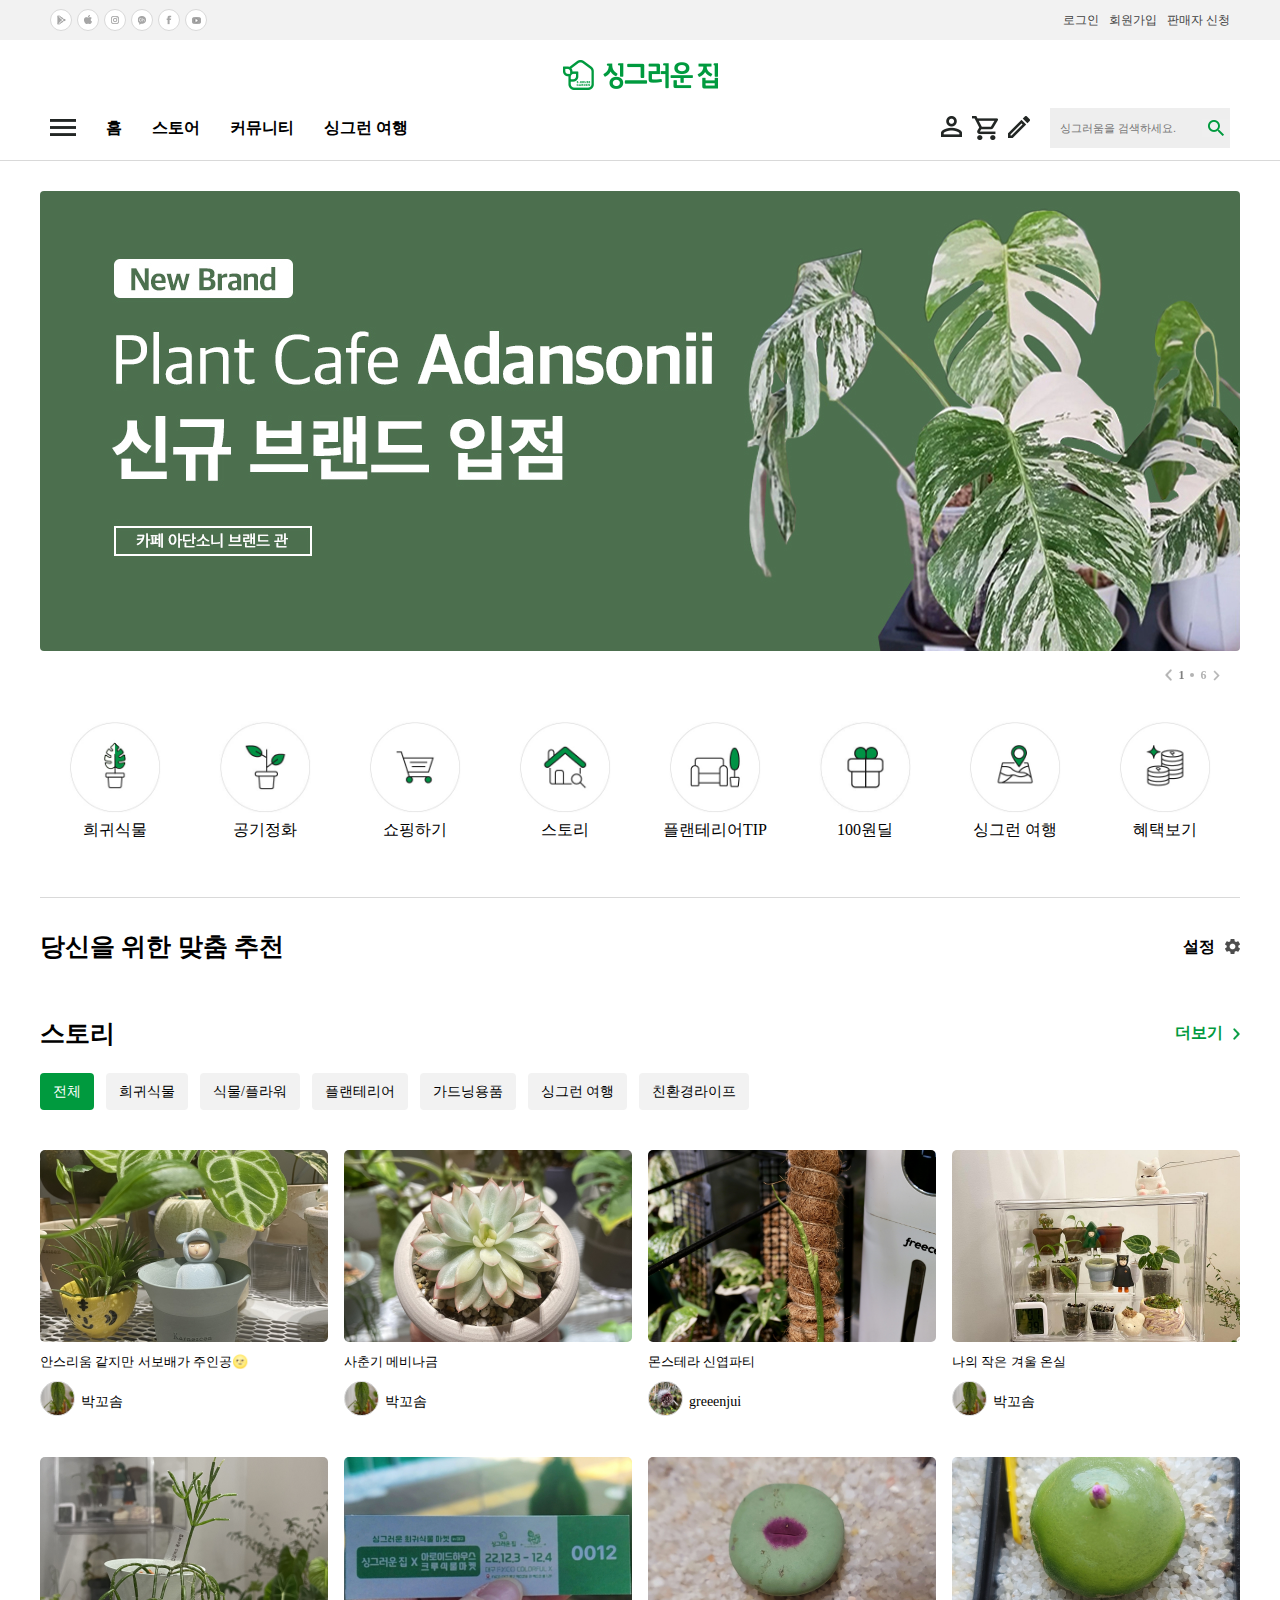
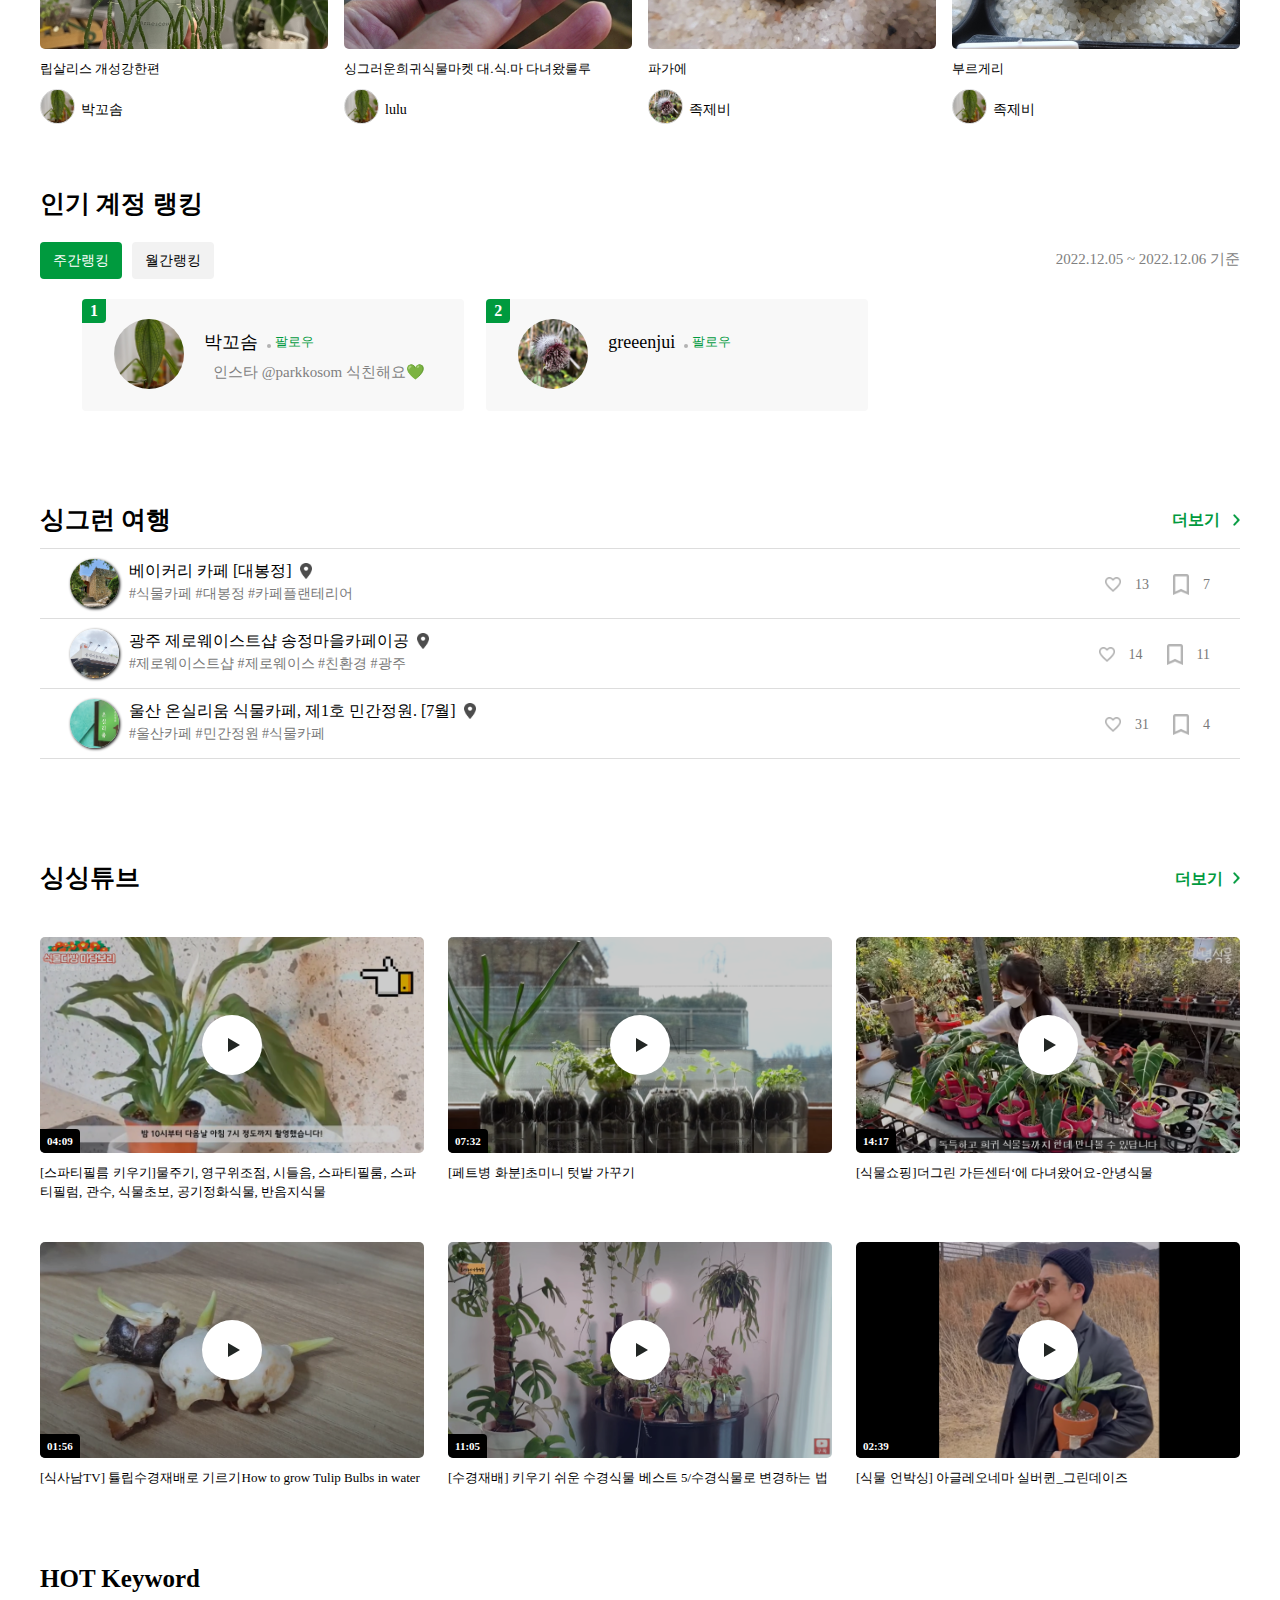
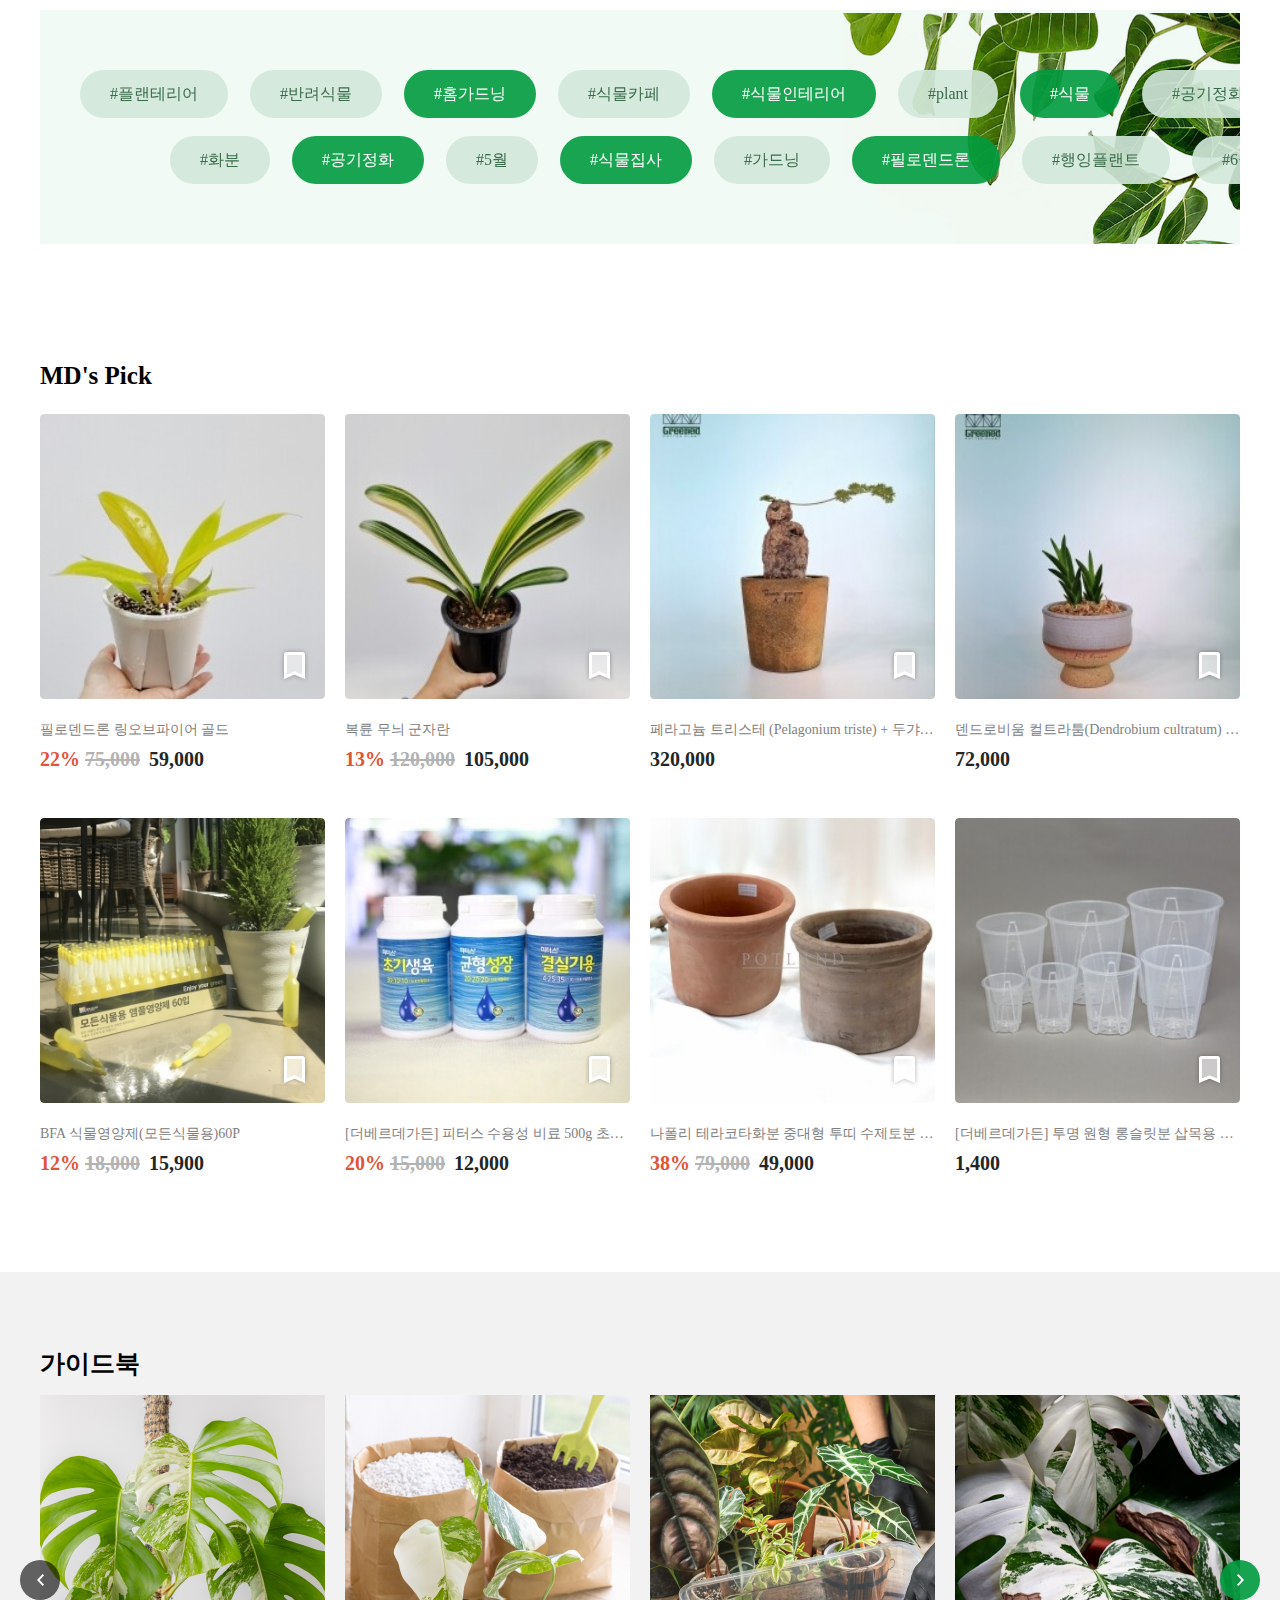
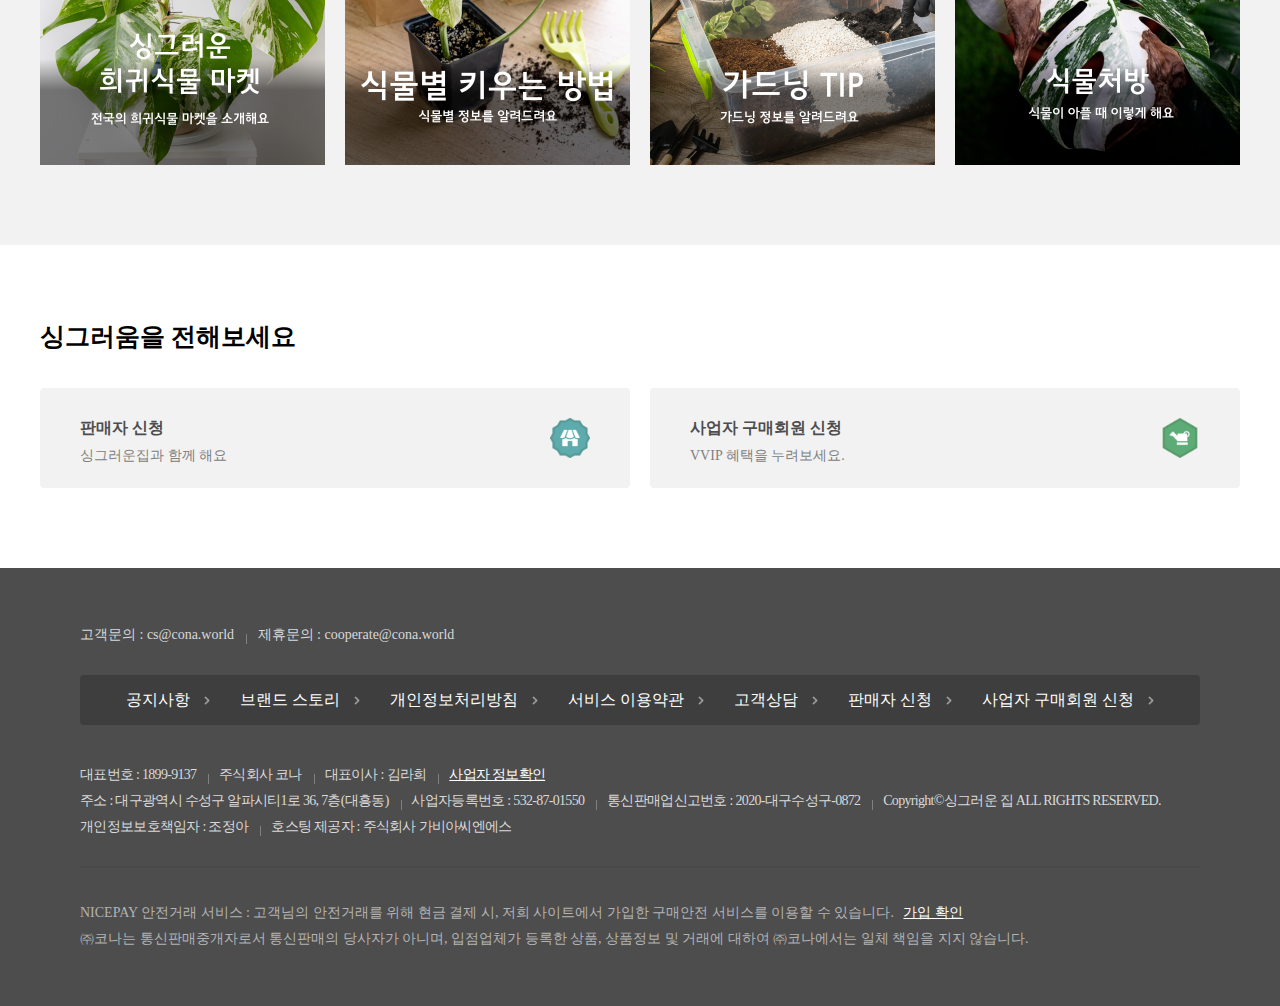
==== index.html @ 4f2be4fa "first commit" ====
<!DOCTYPE html>
<html lang="en">

<head>
  <meta charset="UTF-8">
  <meta http-equiv="X-UA-Compatible" content="IE=edge">
  <meta name="viewport" content="width=device-width, initial-scale=1.0">
  <link rel="stylesheet" href="./css/index.css">
  <link rel="stylesheet" href="https://cdn.jsdelivr.net/npm/swiper/swiper-bundle.min.css" />
  <title>숨 쉬는 나의 집, 싱그러운 집</title>
</head>

<body>
  <!-- 헤더+네비게이션 -->
  <header>
    <nav class="top-nav">
      <div class="nav-holder">
        <ul class="nav-l">
          <li><a href="#"><span class="nav-left gp"></span></a></li>
          <li><a href="#"><span class="nav-left ap"></span></a></li>
          <li><a href="#"><span class="nav-left in"></span></a></li>
          <li><a href="#"><span class="nav-left kt"></span></a></li>
          <li><a href="#"><span class="nav-left fb"></span></a></li>
          <li><a href="#"><span class="nav-left yt"></span></a></li>
        </ul>
        <ul class="nav-r">
          <li><a href="#">로그인</a></li>
          <li><a href="#">회원가입</a></li>
          <li><a href="#">판매자 신청</a></li>
        </ul>
      </div>
    </nav>
    <article>
      <h1 class="logo">
        <a href="#">
          <span class="logo-back">싱그러운 집</span>
        </a>
      </h1>
      <div class="bottom-nav">
        <div class="bottom-nav-holder">
          <ul class="bottom-nav-left">
            <li><a href="#"><span class="menu">메뉴</span></a></li>
            <li><a href="#"><span class="home">홈</span></a></li>
            <li><a href="#"><span class="store">스토어</span></a></li>
            <li><a href="#"><span class="community">커뮤니티</span></a></li>
            <li><a href="#"><span class="freshTrip">싱그런 여행</span></a></li>
          </ul>
          <div class="bottom-nav-right">
            <ul>
              
              <li class="Hscrapwrap"><a href="#"><span class="b-n-r Hscrap">스크랩</span></a></li>
              <li class="userwrap"><a href="#"><span class="b-n-r user">유저</span></a></li>
              <li class="kartwrap"><a href="#"><span class="b-n-r kart">장바구니</span></a></li>
              <li class="writewrap"><a href="#"><span class="b-n-r write">글쓰기</span></a></li>
            </ul>
            <img src="./img/" alt="">
            <div class="search-box">
              <form class="p_searchbox" action="">
                <input type="text" placeholder="싱그러움을 검색하세요.">
                <div class="search-btn">
                  <button type="submit">
                    <span class="search-btn-back">검색</span>
                  </button>
                </div>
              </form>
            </div>
            
          </div>
        </div>
      </div>
      <div class="holder">
        <div class="m_searchbox">
          <a href="">
            싱그러움을 검색하세요.
            <span>
  
            </span>
          </a>
        </div>

      </div>
    </article>

  </header>
  <!-- 메인 시작 -->
  <main>
    <!-- 섹션 1(슬라이드) -->
    <section>
      <div class="holder">
        <div class="swiper mySwiper">
          <div class="swiper-wrapper">
            <div class="swiper-slide imgWrap"><img class="imgs" src="./img/banner01.jpg" alt=""></div>
            <div class="swiper-slide imgWrap"><img class="imgs" src="./img/banner03.jpg" alt=""></div>
            <div class="swiper-slide imgWrap"><img class="imgs" src="./img/banner02.jpg" alt=""></div>
            <div class="swiper-slide imgWrap"><img class="imgs" src="./img/banner04.jpg" alt=""></div>
            <div class="swiper-slide imgWrap"><img class="imgs" src="./img/banner05.jpg" alt=""></div>
            <div class="swiper-slide imgWrap"><img class="imgs" src="./img/banner06.jpg" alt=""></div>
          </div>
        </div>
        <div class="slide_control">
          <span class="swiper-button-prev pager pagerl"></span>
          <span></span>
          <span></span>
          <div class="swiper-pagination"></div>
          <span></span>
          <span class="swiper-button-next pager pagerr"></span>
        </div>
      </div>
    </section>
    <!-- 섹션 2(아이콘리스트) -->
    <section class="sec2">
      <div class="holder">
        <ul class="top_bnr_wrap">
          <li><a href=""><span class="icon"><img src="./img/event_view_banner_221007154056.jpg" alt=""></span>희귀식물</a>
          </li>
          <li><a href=""><span class="icon"><img src="./img/event_view_banner_221007154133.jpg" alt=""></span>공기정화</a>
          </li>
          <li><a href=""><span class="icon"><img src="./img/event_view_banner_211129174015.jpg" alt=""></span>쇼핑하기</a>
          </li>
          <li><a href=""><span class="icon"><img src="./img/event_view_banner_211129174025.jpg" alt=""></span>스토리</a>
          </li>
          <li><a href=""><span class="icon"><img src="./img/event_view_banner_211129172522.jpg"
                  alt=""></span>플랜테리어TIP</a></li>
          <li><a href=""><span class="icon"><img src="./img/event_view_banner_220812144131.jpg" alt=""></span>100원딜</a>
          </li>
          <li><a href=""><span class="icon"><img src="./img/event_view_banner_211129172542.jpg" alt=""></span>싱그런 여행</a>
          </li>
          <li><a href=""><span class="icon"><img src="./img/event_view_banner_211129172551.jpg" alt=""></span>혜택보기</a>
          </li>
        </ul>
      </div>
    </section>
    <!-- 섹션 3(당신을 위한 추천) -->
    <section class="sec3">
      <div class="holder sec3Inner">
        <div class="rec">당신을 위한 맞춤 추천</div>
        <div class="option">설정</div>
      </div>
    </section>
    <!-- 섹션 4(스토리) -->
    <section class="sec4">
      <div class="holder">
        <article class="sec4TopInner">
          <div class="title">스토리</div>
          <a href="" class="moreBtn">더보기</a>
        </article>
        <article class="sec4MiddleInner">
          <ul class="">
            <li class="sec4s"><a href="" class="active">전체</a></li>
            <li class="sec4s"><a href="">희귀식물</a></li>
            <li class="sec4s"><a href="">식물/플라워</a></li>
            <li class="sec4s"><a href="">플랜테리어</a></li>
            <li class="sec4s"><a href="">가드닝용품</a></li>
            <li class="sec4s"><a href="">싱그런 여행</a></li>
            <li class="sec4s"><a href="">친환경라이프</a></li>
          </ul>
        </article>
        <article class="sec4BottomInner">
          <ul>
            <!-- 1 -->
            <li>
              <a class="listA1" href="">
                <div class="imgsWrap">
                  <div class="imgs i1">
                  </div>
                </div>
                <p>안스리움 같지만 서보배가 주인공🌝</p>
              </a>
              <a class="listA2" href="">
                <div class="d1"></div>
                <span>박꼬솜</span>
              </a>
            </li>
            <!-- 2 -->
            <li>
              <a class="listA1" href="">
                <div class="imgsWrap">
                  <div class="imgs i2">
                  </div>
                </div>
                <p>사춘기 메비나금</p>
              </a>
              <a class="listA2" href="">
                <div class="d2"></div>
                <span>박꼬솜</span>
              </a>
            </li>
            <!-- 3 -->
            <li>
              <a class="listA1" href="">
                <div class="imgsWrap">
                  <div class="imgs i3">
                  </div>
                </div>
                <p>몬스테라 신엽파티</p>
              </a>
              <a class="listA2" href="">
                <div class="d3"></div>
                <span>greeenjui</span>
              </a>
            </li>
            <!-- 4 -->
            <li>
              <a class="listA1" href="">
                <div class="imgsWrap">
                  <div class="imgs i4">
                  </div>
                </div>
                <p>나의 작은 겨울 온실</p>
              </a>
              <a class="listA2" href="">
                <div class="d4"></div>
                <span>박꼬솜</span>
              </a>
            </li>
            <!-- 5 -->
            <li>
              <a class="listA1" href="">
                <div class="imgsWrap">
                  <div class="imgs i5">
                  </div>
                </div>
                <p>립살리스 개성강한편</p>
              </a>
              <a class="listA2" href="">
                <div class="d1"></div>
                <span>박꼬솜</span>
              </a>
            </li>
            <!-- 6 -->
            <li>
              <a class="listA1" href="">
                <div class="imgsWrap">
                  <div class="imgs i6">
                  </div>
                </div>
                <p>싱그러운희귀식물마켓 대.식.마 다녀왔룰루</p>
              </a>
              <a class="listA2" href="">
                <div class="d2"></div>
                <span>lulu</span>
              </a>
            </li>
            <!-- 7 -->
            <li>
              <a class="listA1" href="">
                <div class="imgsWrap">
                  <div class="imgs i7">
                  </div>
                </div>
                <p>파가에</p>
              </a>
              <a class="listA2" href="">
                <div class="d3"></div>
                <span>족제비</span>
              </a>
            </li>
            <!-- 8 -->
            <li>
              <a class="listA1" href="">
                <div class="imgsWrap">
                  <div class="imgs i8">
                  </div>
                </div>
                <p>부르게리</p>
              </a>
              <a class="listA2" href="">
                <div class="d4"></div>
                <span>족제비</span>
              </a>
            </li>
          </ul>
        </article>
      </div>
    </section>
    <!-- 섹션 5(랭킹) -->
    <section class="sec5">
      <div class="holder">
        <article class="sec5TopInner">
          <div class="title">인기 계정 랭킹</div>

        </article>
        <article class="sec5MiddleInner">
          <div class="ulWrap">
            <ul>
              <li><a href="" class="active">주간랭킹</a></li>
              <li><a href="">월간랭킹</a></li>
            </ul>
            <div class="dateWrap">
              <span>2022.12.05 ~ 2022.12.06 기준</span>
            </div>
          </div>
        </article>
        <article class="sec5BottomInner">
          <ul>
            <li>
              <p class="rankingTxt">1</p>
              <a class="rankingBox" href="">
                <div class="img i1"></div>
                <div class="con">
                  <div class="top">
                    <span class="rankName">박꼬솜</span>
                    <span class="flwBtn">팔로우</span>
                  </div>
                </div>
              </a>
              <p class="bottom">인스타 @parkkosom 식친해요💚</p>
            </li>
            <li>
              <p class="rankingTxt">2</p>
              <a class="rankingBox" href="">
                <div class="img i2"></div>
                <div class="con">
                  <div class="top">
                    <span class="rankName">greeenjui</span>
                    <span class="flwBtn">팔로우</span>
                  </div>
                </div>
              </a>
              <p></p>
            </li>
          </ul>
        </article>
      </div>
    </section>
    <!-- 섹션 6(싱그런 여행) -->
    <section class="sec6">
      <div class="holder">
        <div class="title">
          <div class="headline">싱그런 여행</div>
          <a href="#" class="moreBtn"><span>더보기</span> </a>
        </div>
        <ul>
          <li>
            <a href="#">
              <div class="left">
                <div class="l-left"><img src="./img/s210510_1535002031.jpg" alt=""></div>
                <div class="l-right">
                  <div class="l-r-top">
                    베이커리 카페 [대봉정]
                  </div>
                  <div class="l-r-bottom">
                    #식물카페 #대봉정 #카페플랜테리어
                  </div>
                </div>
              </div>
              <div class="right">
                <span class="like">13</span>
                <span class="star">7</span>
              </div>
            </a>
          </li>
          <li><a href="#">
              <div class="left">
                <div class="l-left"><img src="./img/s211207_111544608.jpg" alt=""></div>
                <div class="l-right">
                  <div class="l-r-top">
                    광주 제로웨이스트샵 송정마을카페이공
                  </div>
                  <div class="l-r-bottom">
                    #제로웨이스트샵 #제로웨이스 #친환경 #광주
                  </div>
                </div>
              </div>
              <div class="right">
                <span class="like">14</span>
                <span class="star">11</span>
              </div>
            </a></li>
          <li><a href="#">
              <div class="left">
                <div class="l-left"><img src="./img/s210420_102449401.jpg" alt=""></div>
                <div class="l-right">
                  <div class="l-r-top">
                    울산 온실리움 식물카페, 제1호 민간정원. [7월]
                  </div>
                  <div class="l-r-bottom">
                    #울산카페 #민간정원 #식물카페
                  </div>
                </div>
              </div>
              <div class="right">
                <span class="like">31</span>
                <span class="star">4</span>
              </div>
            </a></li>
        </ul>
      </div>
    </section>
    <!-- 섹션 7(싱싱튜브) -->
    <section class="sec7">
      <div class="holder">
        <article class="sec7TopInner">
          <div class="title">싱싱튜브</div>
          <a href="" class="moreBtn">더보기</a>
        </article>
        <article class="sec7BottomInner">
          <ul>
            <!-- 1 -->
            <li>
              <a class="listA1" href="">
                <div class="imgsWrap">
                  <div class="imgs i1">
                  </div>
                  <div class="play">
                  </div>
                  <div class="time">04:09</div>
                </div>
                <p>[스파티필름 키우기]물주기, 영구위조점, 시들음, 스파티필룸, 스파티필럼, 관수, 식물초보, 공기정화식물, 반음지식물</p>
              </a>

            </li>
            <!-- 2 -->
            <li>
              <a class="listA1" href="">
                <div class="imgsWrap">
                  <div class="imgs i2">
                  </div>
                  <div class="play">
                  </div>
                  <div class="time">07:32</div>
                </div>
                <p>[페트병 화분]초미니 텃밭 가꾸기</p>
              </a>

            </li>
            <!-- 3 -->
            <li>
              <a class="listA1" href="">
                <div class="imgsWrap">
                  <div class="imgs i3">
                  </div>
                  <div class="play">
                  </div>
                  <div class="time">14:17</div>
                </div>
                <p>[식물쇼핑]더그린 가든센터‘에 다녀왔어요-안녕식물</p>
              </a>

            </li>
            <!-- 4 -->
            <li>
              <a class="listA1" href="">
                <div class="imgsWrap">
                  <div class="imgs i4">
                  </div>
                  <div class="play">
                  </div>
                  <div class="time">01:56</div>
                </div>
                <p>[식사남TV] 튤립수경재배로 기르기How to grow Tulip Bulbs in water</p>
              </a>

            </li>
            <!-- 5 -->
            <li>
              <a class="listA1" href="">
                <div class="imgsWrap">
                  <div class="imgs i5">
                  </div>
                  <div class="play">
                  </div>
                  <div class="time">11:05</div>
                </div>
                <p>[수경재배] 키우기 쉬운 수경식물 베스트 5/수경식물로 변경하는 법</p>
              </a>

            </li>
            <!-- 6 -->
            <li>
              <a class="listA1" href="">
                <div class="imgsWrap">
                  <div class="imgs i6">
                  </div>
                  <div class="play">
                  </div>
                  <div class="time">02:39</div>
                </div>
                <p>[식물 언박싱] 아글레오네마 실버퀸_그린데이즈</p>
              </a>

            </li>
          </ul>
        </article>
      </div>
    </section>
    <!-- 섹션 8(HOT Keywords) -->
    <section class="sec8">
      <div class="holder">
        <article class="sec8TopInner">
          <div class="title">HOT Keyword</div>
        </article>
        <article class="sec8BottomInner">
          <div class="innerBoxS swiper">
            <ul class="bottomUl swiper-wrapper">
              <li class="bottomLi swiper-slide">
                <a href=""><span>#플랜테리어</span></a>
                <a href=""><span>#반려식물</span></a>
                <a href=""><span>#홈가드닝</span></a>
                <a href=""><span>#식물카페</span></a>
                <a href=""><span>#식물인테리어</span></a>
                <a href=""><span>#plant</span></a>
                <a href=""><span>#식물</span></a>
                <a href=""><span>#공기정화식물</span></a>
                <a href=""><span>#싱그런 여행</span></a>
                <a href=""><span>#희귀식물</span></a>
                <a href=""><span>#몬스테라</span></a>
                <a href=""><span>#식물키우기</span></a>
                <a href=""><span>#수경재배</span></a>
                <a href=""><span>#토분</span></a>
                <a href=""><span>#꽃</span></a>
                <a href=""><span>#화분</span></a>
                <a href=""><span>#공기정화</span></a>
                <a href=""><span>#5월</span></a>
                <a href=""><span>#식물집사</span></a>
                <a href=""><span>#가드닝</span></a>
                <a href=""><span>#필로덴드론</span></a>
                <a href=""><span>#행잉플랜트</span></a>
                <a href=""><span>#6월</span></a>
                <a href=""><span>#분갈이</span></a>
                <a href=""><span>#튤립</span></a>
                <a href=""><span>#식인</span></a>
                <a href=""><span>#알로카시아</span></a>
                <a href=""><span>#식집사</span></a>
                <a href=""><span>#경기도</span></a>
                <a href=""><span>#베란다</span></a>
              </li>
            </ul>
          </div>
        </article>
      </div>
    </section>
    <!-- 섹션 9 (MD's Pick) -->
    <section class="sec9">
      <div class="holder">
        <article class="sec9TopInner">
          <div class="title">MD's Pick</div>
        </article>
        <div class="mdGallery">
          <ul class="mdUl">
            <li class="mdLi">
              <a href="">
                <div class="ww">
                  <div class="thumbs t1"></div>
                  <button class="btnScrap"></button>
                </div>
                <p class="txt">필로덴드론 링오브파이어 골드</p>
                <div class="pInfo">
                  <p class="discount">22%</p>
                  <p class="price">
                    <span>75,000</span>
                    59,000
                  </p>
                </div>
                <div class="gInfo"></div>
              </a>
            </li>
            <li class="mdLi">
              <a href="">
                <div class="ww">
                  <div class="thumbs t2"></div>
                  <button class="btnScrap"></button>
                </div>
                <p class="txt">복륜 무늬 군자란</p>
                <div class="pInfo">
                  <p class="discount">13%</p>
                  <p class="price">
                    <span>120,000</span>
                    105,000
                  </p>
                </div>
                <div class="gInfo"></div>
              </a>
            </li>
            <li class="mdLi">
              <a href="">
                <div class="ww">
                  <div class="thumbs t3"></div>
                  <button class="btnScrap"></button>
                </div>
                <p class="txt">페라고늄 트리스테 (Pelagonium triste) + 두갸르송 소다팟 09</p>
                <div class="pInfo">
                  <p class="price">
                    320,000
                  </p>
                </div>
                <div class="gInfo"></div>
              </a>
            </li>
            <li class="mdLi">
              <a href="">
                <div class="ww">
                  <div class="thumbs t4"></div>
                  <button class="btnScrap"></button>
                </div>
                <p class="txt">덴드로비움 컬트라툼(Dendrobium cultratum) + 팟하우스 고블릿 라벤더</p>
                <div class="pInfo">
                  <p class="price">
                    72,000
                  </p>
                </div>
                <div class="gInfo"></div>
              </a>
            </li>
            <li class="mdLi">
              <a href="">
                <div class="ww">
                  <div class="thumbs t5"></div>
                  <button class="btnScrap"></button>
                </div>
                <p class="txt">BFA 식물영양제(모든식물용)60P</p>
                <div class="pInfo">
                  <p class="discount">12%</p>
                  <p class="price">
                    <span>18,000</span>
                    15,900
                  </p>
                </div>
                <div class="gInfo"></div>
              </a>
            </li>
            <li class="mdLi">
              <a href="">
                <div class="ww">
                  <div class="thumbs t6"></div>
                  <button class="btnScrap"></button>
                </div>
                <p class="txt">[더베르데가든] 피터스 수용성 비료 500g 초기생육 균형성장 결실기용 식물영양제</p>
                <div class="pInfo">
                  <p class="discount">20%</p>
                  <p class="price">
                    <span>15,000</span>
                    12,000
                  </p>
                </div>
                <div class="gInfo"></div>
              </a>
            </li>
            <li class="mdLi">
              <a href="">
                <div class="ww">
                  <div class="thumbs t7"></div>
                  <button class="btnScrap"></button>
                </div>
                <p class="txt">나폴리 테라코타화분 중대형 투띠 수제토분 빈티지 베트남토분 인테리어화분</p>
                <div class="pInfo">
                  <p class="discount">38%</p>
                  <p class="price">
                    <span>79,000</span>
                    49,000
                  </p>
                </div>
                <div class="gInfo"></div>
              </a>
            </li>
            <li class="mdLi">
              <a href="">
                <div class="ww">
                  <div class="thumbs t8"></div>
                  <button class="btnScrap"></button>
                </div>
                <p class="txt">[더베르데가든] 투명 원형 롱슬릿분 삽목용 과습방지 플라스틱 통풍 화분</p>
                <div class="pInfo">
                  <p class="price">
                    1,400
                  </p>
                </div>
                <div class="gInfo"></div>
              </a>
            </li>
          </ul>
        </div>
      </div>
    </section>
    <!-- 섹션 10 (가이드북) -->
    <section class="sec10">
      <div class="holder">
        <article class="sec10TopInner">
          <div class="title">가이드북</div>
        </article>
        <article class="sec10BottomInner">
          <div class="sec10S swiper">
            <ul class="sec10Ul swiper-wrapper">
              <li class="sec10Li swiper-slide">
                <a class="" href="">
                  <div class="img i1"></div>
                </a>
              </li>
              <li class="sec10Li swiper-slide">
                <a class="" href="">
                  <div class="img i2"></div>
                </a>
              </li>
              <li class="sec10Li swiper-slide">
                <a class="" href="">
                  <div class="img i3"></div>
                </a>
              </li>
              <li class="sec10Li swiper-slide">
                <a class="" href="">
                  <div class="img i4"></div>
                </a>
              </li>
              <li class="sec10Li swiper-slide">
                <a class="" href="">
                  <div class="img i5"></div>
                </a>
              </li>
            </ul>
          </div>
          <div class="swiper-controls">
            <div class="sliderScrollbar">
            </div>
            <div class="pager">
            </div>
            <div class="sliderPrev1"></div>
            <div class="sliderNext1"></div>
          </div>
        </article>
      </div>
    </section>
    <!-- 섹션 11(싱그러움을 전해보세요) -->
    <section class="sec11">
      <div class="holder">
        <article class="sec11TopInner">
          <div class="title">싱그러움을 전해보세요</div>
        </article>
      <article class="sec11Box">
        <a class="bg" href="">
          <p class="tit">판매자 신청</p>
          <p class="desc">싱그러운집과
            <br class="hide">
            함께 해요
          </p>
          <span class="sec11icon i1"></span>
        </a>
        <a class="bg" href="">
          <p class="tit">사업자 구매회원 신청</p>
          <p class="desc">VVIP 혜택을
            <br class="hide">
            누려보세요.
          </p>
          <span class="sec11icon i2"></span>
        </a>
      </article>
    </div>
    </section>
  </main>
  <footer>
    <div class="holder">
      <div class="info">
        <span>고객문의 : cs@cona.world</span>
        <span>제휴문의 : cooperate@cona.world</span>
      </div>
      <nav class="fnav">
        <ul>
          <li><a href="">공지사항<span></span></a></li>
          <li><a href="">브랜드 스토리<span></span></a></li>
          <li><a href="">개인정보처리방침<span></span></a></li>
          <li><a href="">서비스 이용약관<span></span></a></li>
        </ul>
        <ul>
          <li><a href="">고객상담<span></span></a></li>
          <li><a href="">판매자 신청<span></span></a></li>
          <li><a href="">사업자 구매회원 신청<span></span></a></li>
        </ul>
      </nav>
      <div class="siteinfo">
        <address class="fadd info">
          <div class="finner">
            <span>대표번호 : 1899-9137</span>
            <span>주식회사 코나</span>
            <span>대표이사 : 김라희</span>
            <br class="hide">
            <a href="">사업자 정보확인</a>
          </div>
          <div class="finner">
            <span>주소 : 대구광역시 수성구 알파시티1로 36, 7층(대흥동)</span>
            <span>사업자등록번호 : 532-87-01550</span>
            <span>통신판매업신고번호 : 2020-대구수성구-0872</span>
            <span>Copyright©싱그러운 집 ALL RIGHTS RESERVED.</span>
          </div>
          <div class="finner">
            <span>개인정보보호책임자 : 조정아</span>
            <span>호스팅 제공자 : 주식회사 가비아씨엔에스</span>
          </div>
        </address>
        <div class="fbottom info">
          <p>NICEPAY 안전거래 서비스 : 고객님의 안전거래를 위해 현금 결제 시, 저희 사이트에서 가입한 구매안전 서비스를 이용할 수 있습니다.  
            <button>가입 확인</button>
          </p>
          <p>
            ㈜코나는 통신판매중개자로서 통신판매의 당사자가 아니며, 입점업체가 등록한 상품, 상품정보 및 거래에 대하여 ㈜코나에서는 일체 책임을 지지 않습니다.
          </p>
        </div>
      </div>
    </div>
  </footer>
  <script src="https://cdn.jsdelivr.net/npm/swiper/swiper-bundle.min.js"></script>
  <script src="./js/swiper_ex.js"></script>
</body>

</html>
---- css/index.css ----
@import url(./reset.css);
@import url(./sec1.css);
@import url(./header.css);
@import url(./sec2.css);
@import url(./sec3.css);
@import url(./sec4.css);
@import url(./sec5.css);
@import url(./sec6.css);
@import url(./sec7.css);
@import url(./sec8.css);
@import url(./sec9.css);
@import url(./sec10.css);
@import url(./sec11.css);
@import url(./footer.css);

/* 섹션8 */

a {
  text-decoration: none;
  color: black;
}



.holder {
  position: relative;
  text-align: center;
  max-width: 1200px;
  margin: 0 auto;
  margin-top: 30px;

}



@media (max-width:1246px) {
  .holder{
    margin-right: 23px;
    margin-left: 23px;
  }
  .top-nav .nav-holder .nav-r li {
    line-height: 26px;
    font-size: 11px;
  }

  .nav-left {
    width: 18px;
    height: 18px;
    background-size: 100% 100%;
  }




  .bottom-nav .bottom-nav-holder .bottom-nav-left li a span {
    font-size: 14px;
  }

  .bottom-nav .bottom-nav-holder .bottom-nav-left li a .menu {
    width: 18px;
    height: 12px;
    background-size: 112px auto;
    background-position: -16px -23px;
  }

  .swiper-slide img {
    display: block;
    width: 100%;
    height: 100%;
    object-fit: cover;
  }
}


@media (max-width:767px) {}
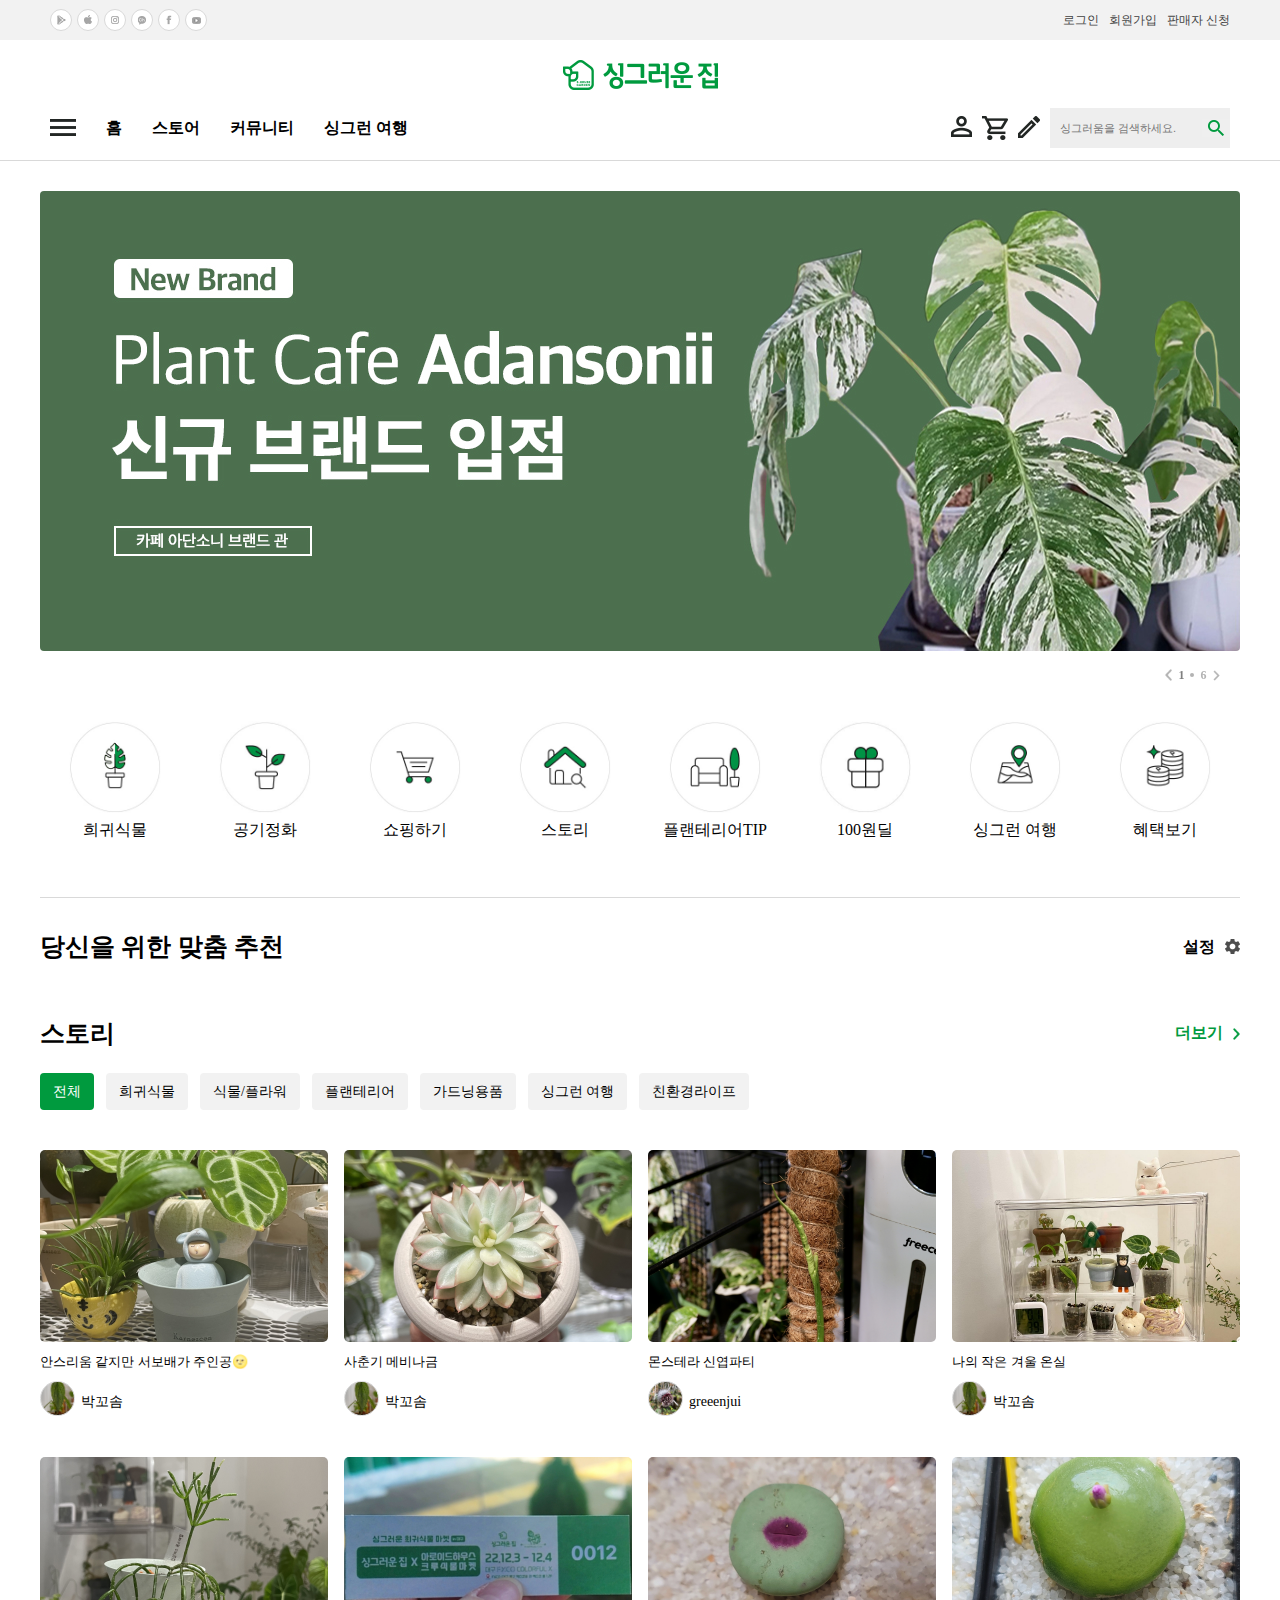
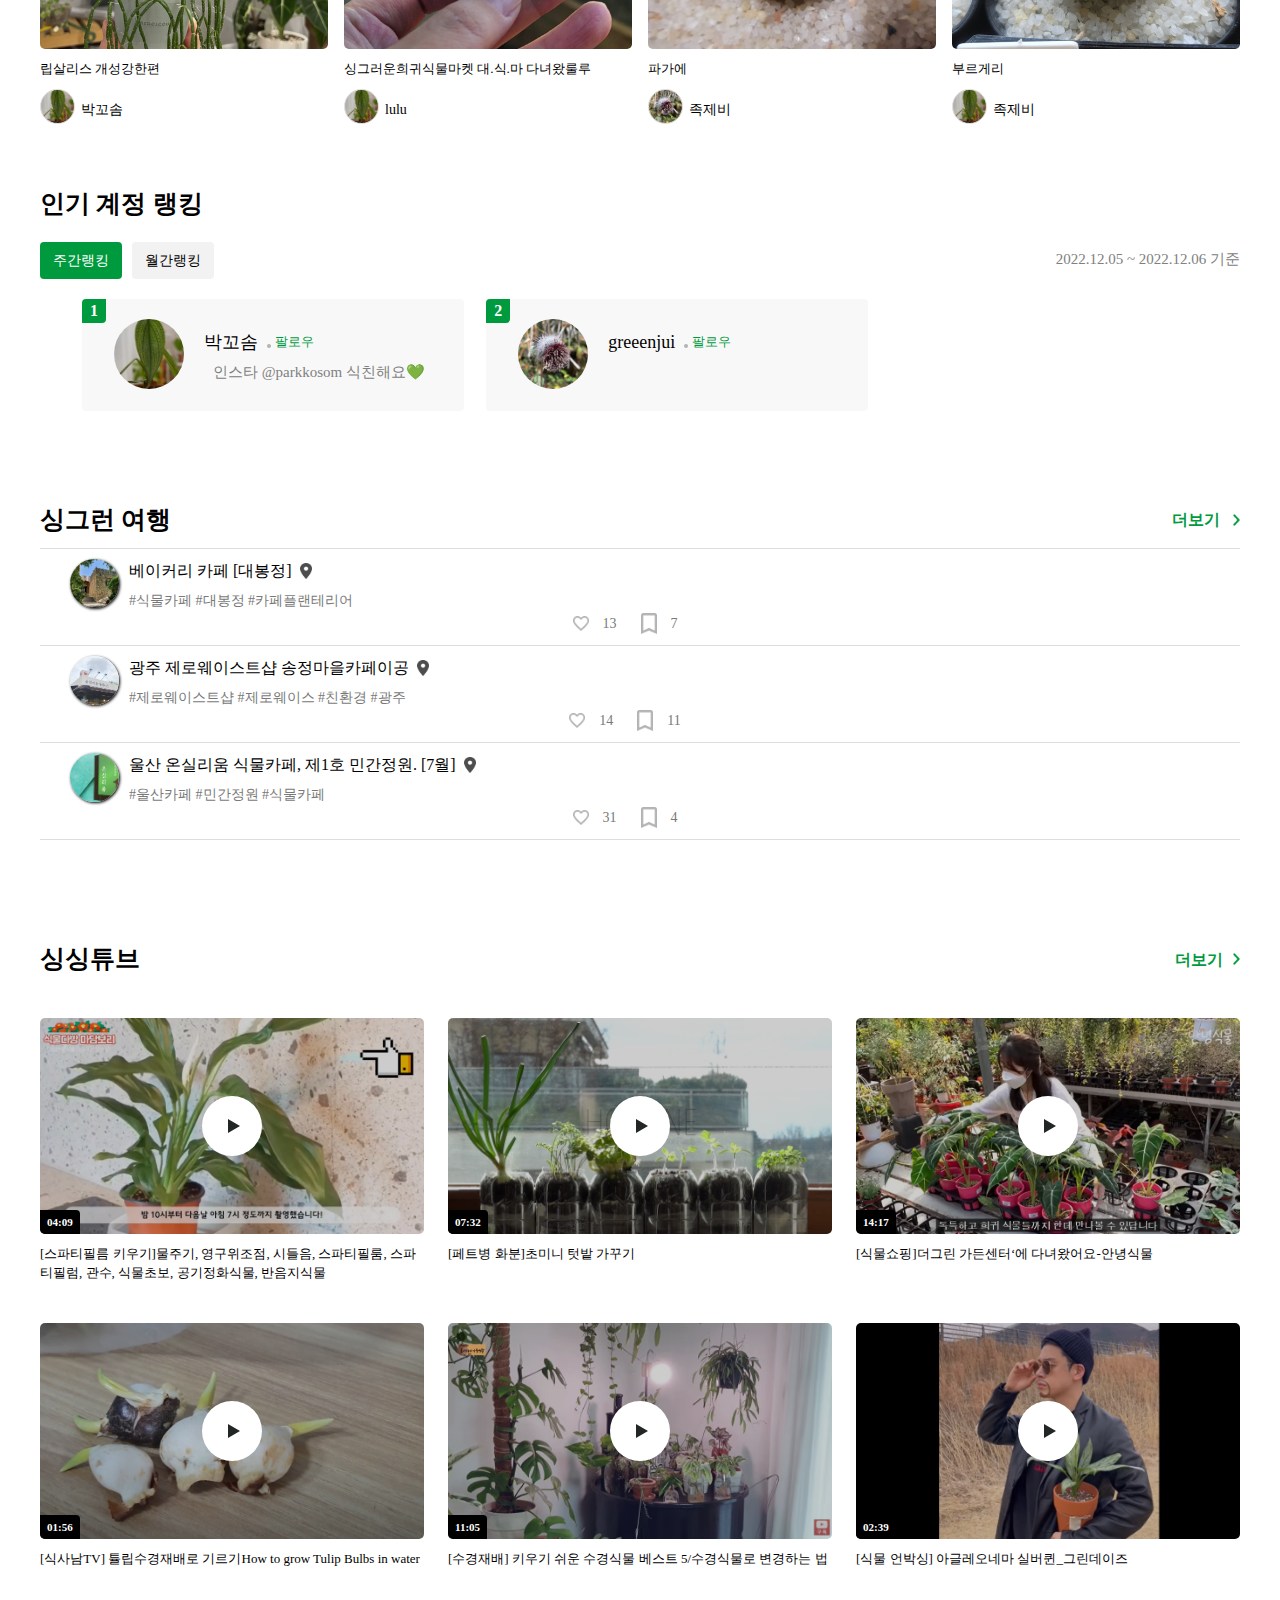
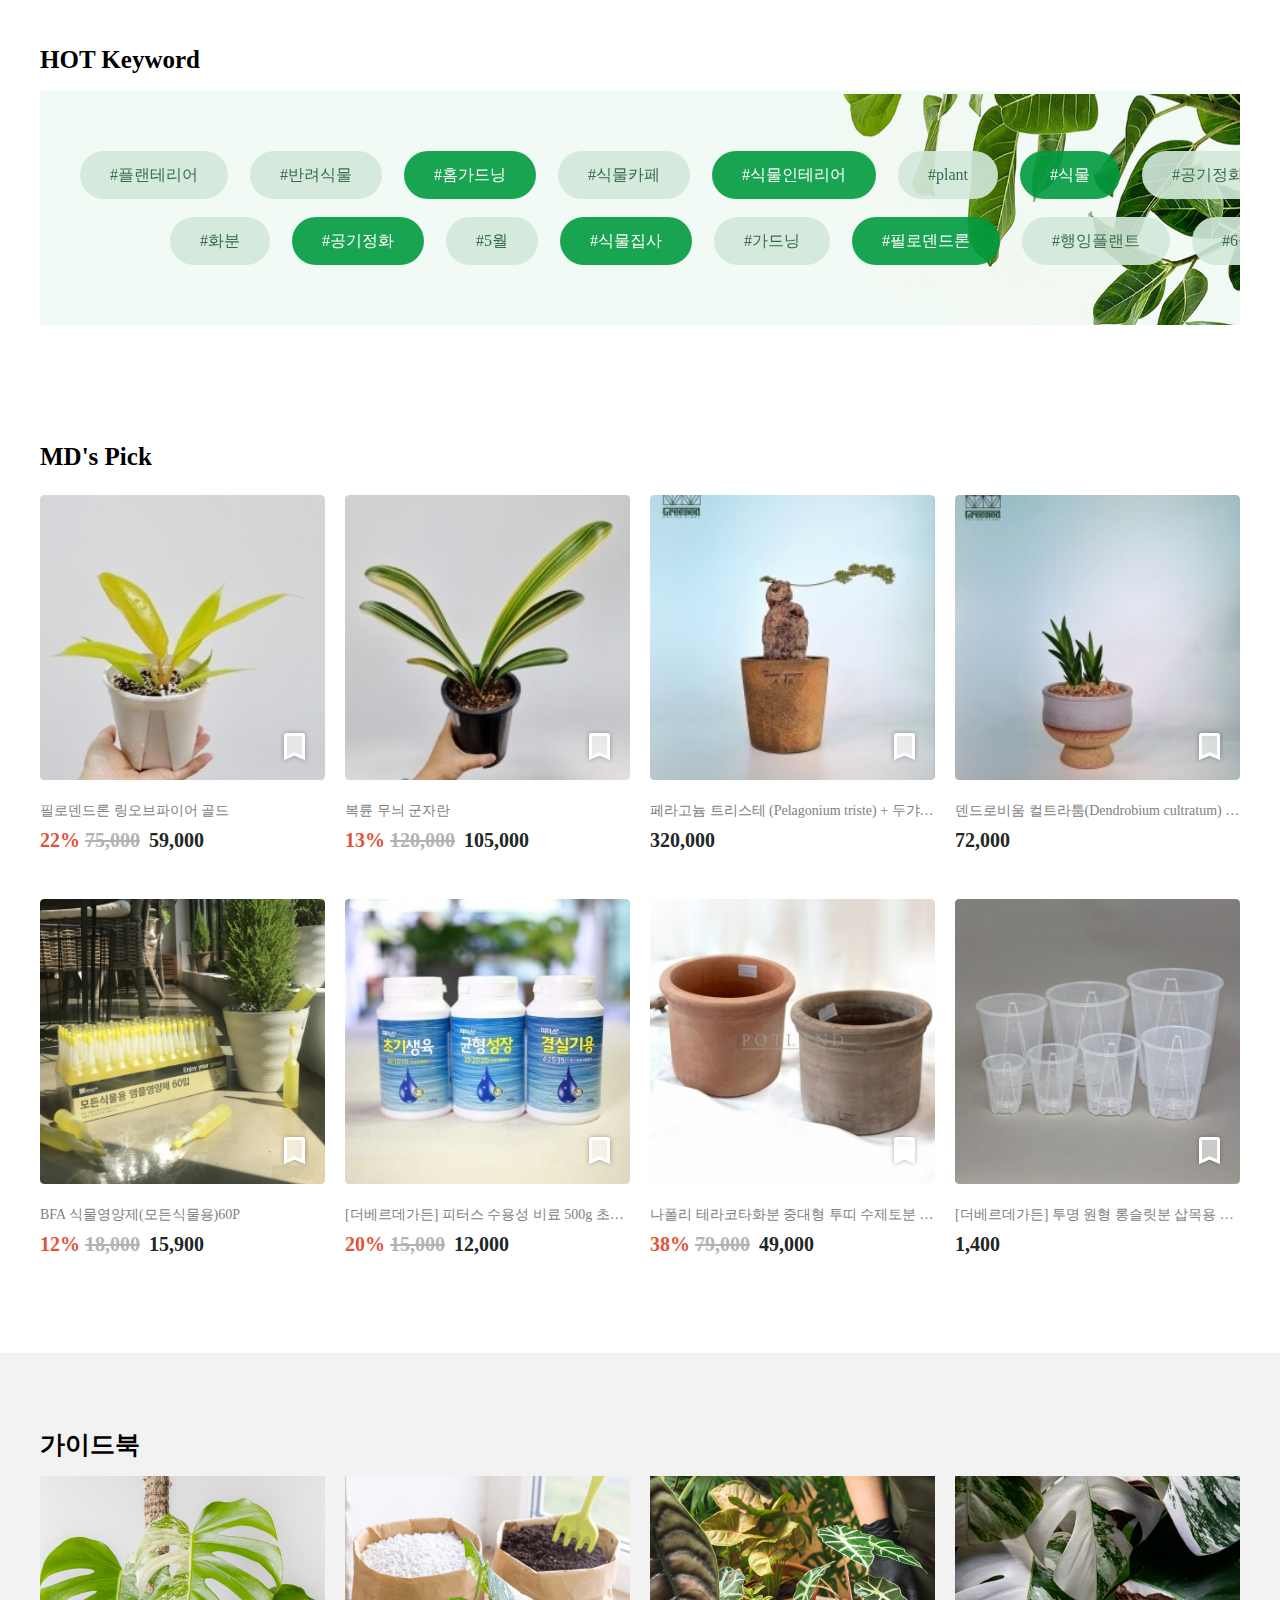
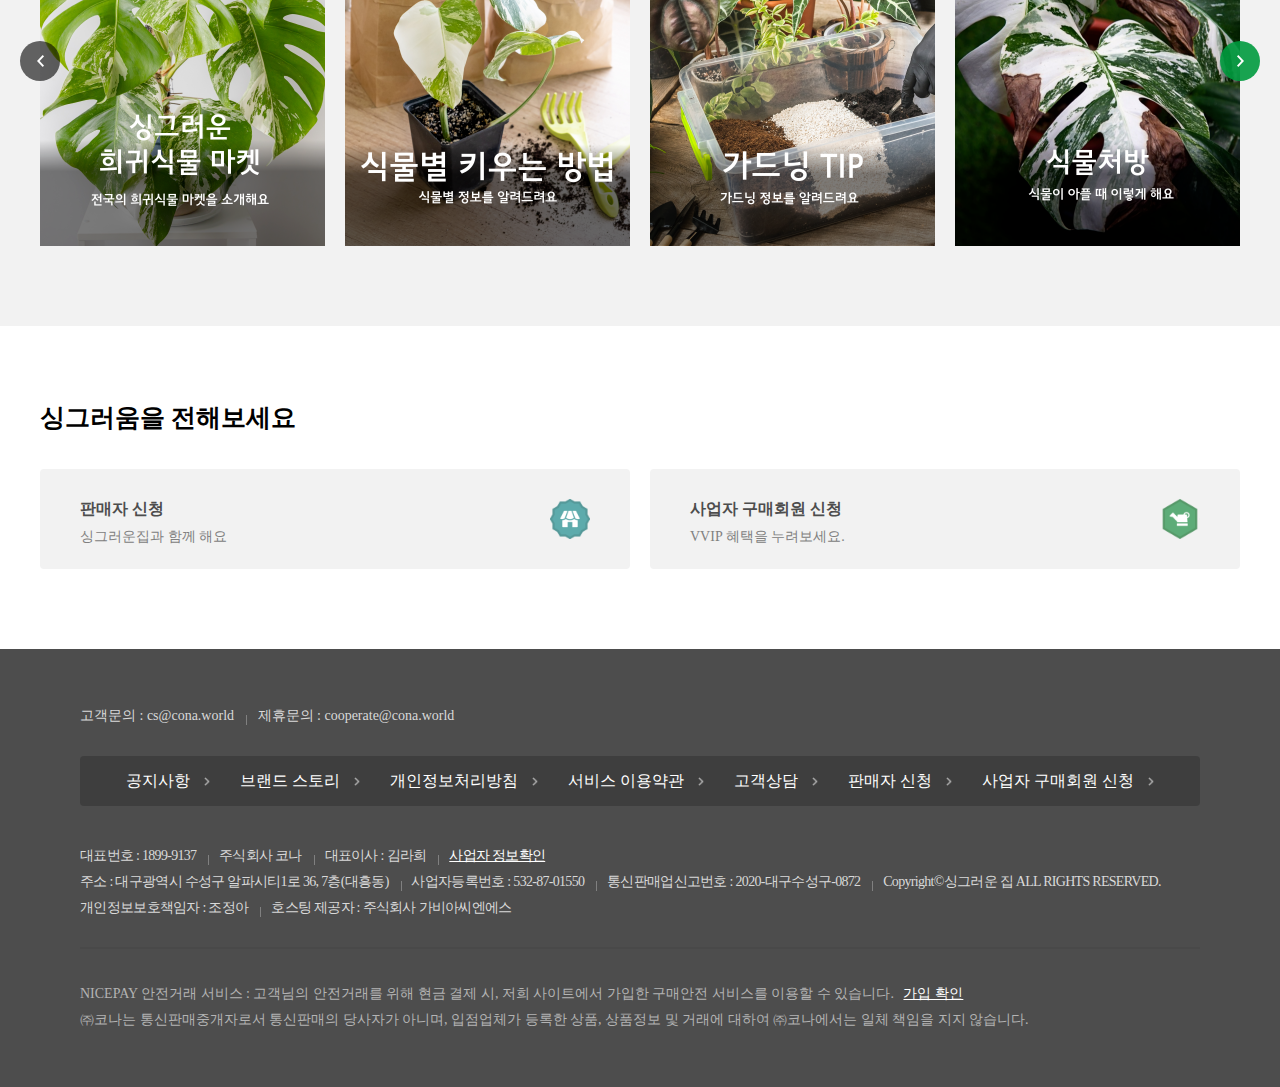
==== commit 0a55650e: "remove dummyimg" ====
--- a/index.html
+++ b/index.html
@@ -53,7 +53,6 @@
               <li class="kartwrap"><a href="#"><span class="b-n-r kart">장바구니</span></a></li>
               <li class="writewrap"><a href="#"><span class="b-n-r write">글쓰기</span></a></li>
             </ul>
-            <img src="./img/" alt="">
             <div class="search-box">
               <form class="p_searchbox" action="">
                 <input type="text" placeholder="싱그러움을 검색하세요.">
